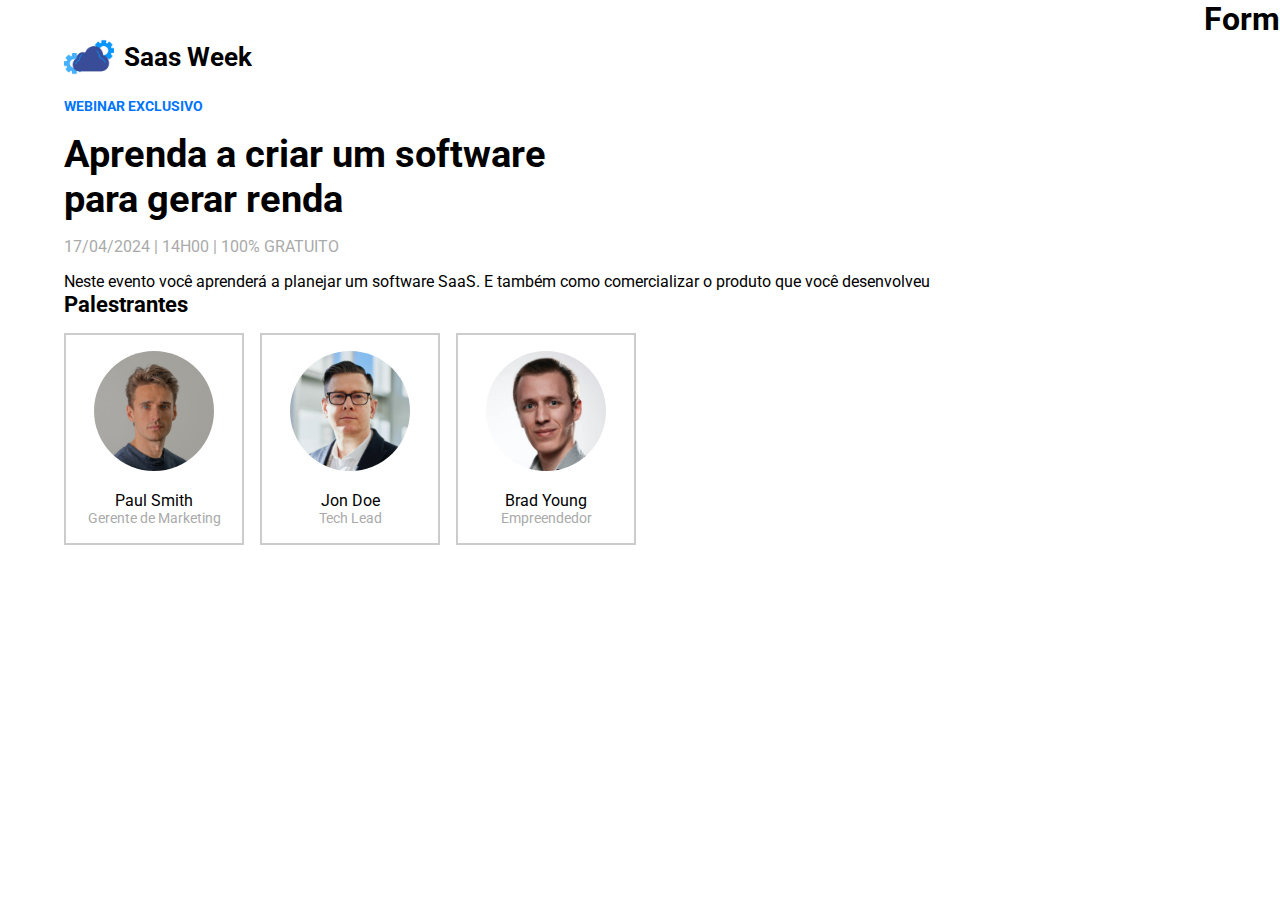
==== projeto/index.html @ 30845de4 "commit" ====
<!DOCTYPE html>
<html lang="en">
<head>
    <meta charset="UTF-8">
    <meta name="viewport" content="width=device-width, initial-scale=1.0">
    <title>Webinar de TI</title>
    <!-- Google fonts -->
    <link rel="preconnect" href="https://fonts.googleapis.com">
    <link rel="preconnect" href="https://fonts.gstatic.com" crossorigin>
    <link href="https://fonts.googleapis.com/css2?family=Roboto:ital,wght@0,100;0,300;0,400;0,500;0,700;0,900;1,100;1,300;1,400;1,500;1,700;1,900&display=swap" rel="stylesheet">

    <!-- Estilos -->
    <link rel="stylesheet" href="css/styles.css">
</head>
<body>
    <div id="about-container">
        <div id="brand">
            <img src="img/saasweeklogo.png" alt="Saas Week">
            <h1>Saas Week</h1>
        </div>
        <p id="exclusive">Webinar exclusivo</p>
        <h2>Aprenda a criar um software para gerar renda</h2>
        <p id="date">17/04/2024 | 14h00 | 100% Gratuito</p>
        <p id="description">Neste evento você aprenderá a planejar um software SaaS. E também como comercializar o produto que você desenvolveu</p>
        <h4>Palestrantes</h4>
        <div id="users-container">
            <div class="user-card">
                <img src="img/user_1.jpg" alt="Paul Smith">
                <p id="user-name">Paul Smith</p>
                <p class="user-role">Gerente de Marketing</p>
            </div>
            <div class="user-card">
                <img src="img/user_2.jpg" alt="Jon Doe">
                <p id="user-name">Jon Doe</p>
                <p class="user-role">Tech Lead</p>
            </div>
            <div class="user-card">
                <img src="img/user_3.jpg" alt="Brad Young">
                <p id="user-name">Brad Young</p>
                <p class="user-role">Empreendedor</p>
            </div>
        </div>
    </div>
    <div id="formcontainer">
        <h1>Form</h1>
    </div>
</body>
</html>
---- projeto/css/styles.css ----
/* Geral */
*{
    margin: 0;
    padding: 0;
    box-sizing: border-box;
    font-family: "Roboto";
}

body {
    display: flex;
    flex-wrap: wrap;
}

/* Apresentação do Evento */
#about-container {
    flex: 1.4;
    padding: 2rem 4rem;
}

#brand {
    display: flex;
    align-items: center;
    font-size: 0.8rem;
    margin-bottom: 1rem;
}

#brand img {
    height: 50px;
    margin-right: 0.6rem;
}

#exclusive {
    text-transform: uppercase;
    color: #0075ff;
    font-weight: bold;
    font-size: 0.9rem;
    margin-bottom: 1rem;
}

#about-container h2 {
    font-size: 2.4rem;
    max-width: 500px;
    margin-bottom: 1rem;
}

#date {
    text-transform: uppercase;
    color: #aaa;
    margin-bottom: 1rem;
}

#desciption {
    max-width: 500px;
    margin-bottom: 1rem;
    line-height: 1.4rem;
}

#about-container h4 {
    font-size: 1.4rem;
    margin-bottom: 1rem;
}

#users-container {
    display: flex;
    flex-wrap: wrap;
    gap: 1rem;
}

.user-card {
    border: 2px solid #ccc;
    padding: 1rem;
    width: 180px;
    text-align: center;
}

.user-card img {
    width: 120px;
    border-radius: 50%;
    margin-bottom: 1rem;
}

.user-card .user-name {
    font-weight: bold;
    margin-bottom: 0.6rem;
}

.user-card .user-role {
    color: #aaa;
    font-size: 0.9rem;
}

/* Formulario */
#form-container{
    flex: 1;
}
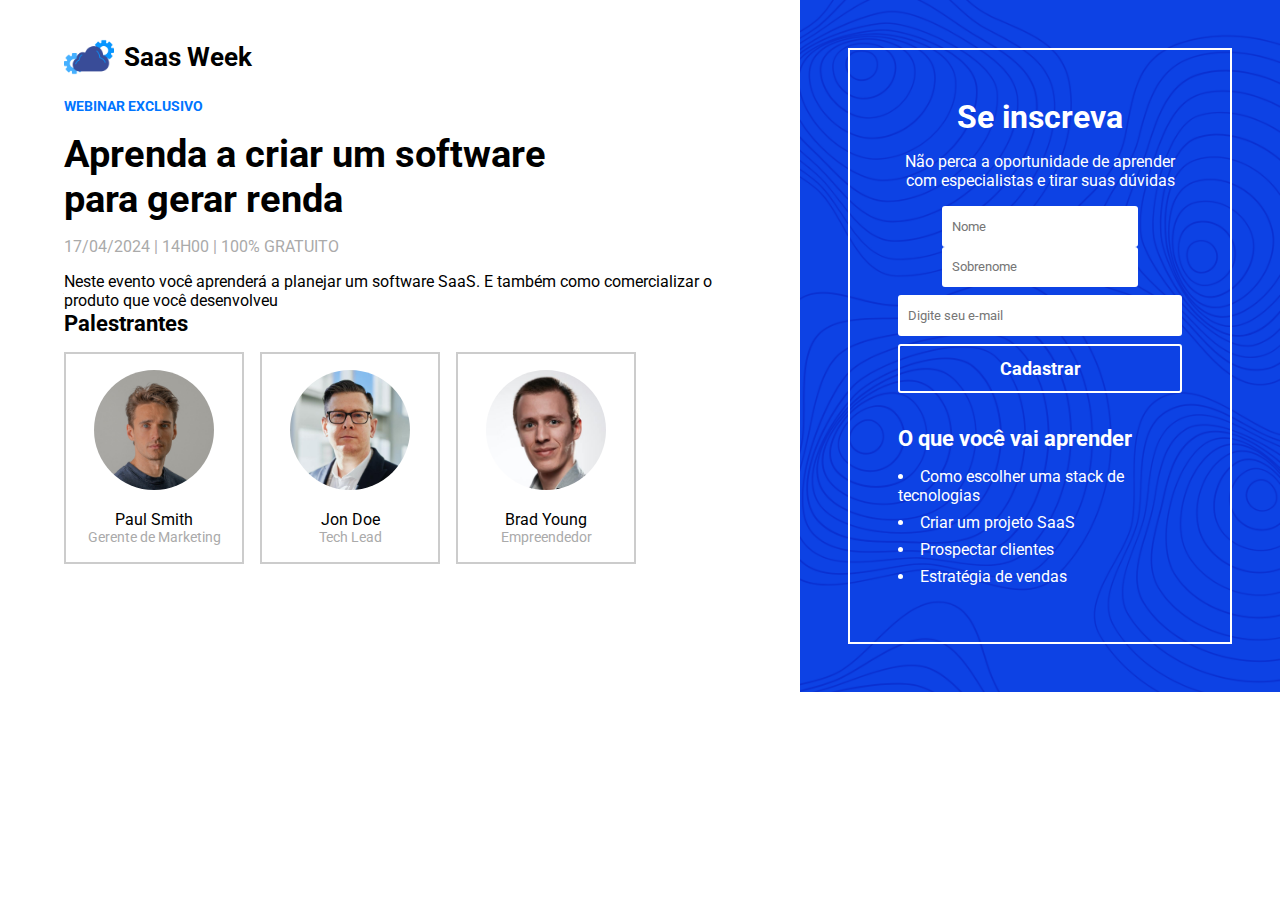
==== commit d38b43e2: "finish project" ====
--- a/projeto/index.html
+++ b/projeto/index.html
@@ -3,12 +3,15 @@
 <head>
     <meta charset="UTF-8">
     <meta name="viewport" content="width=device-width, initial-scale=1.0">
+
     <title>Webinar de TI</title>
     <!-- Google fonts -->
     <link rel="preconnect" href="https://fonts.googleapis.com">
     <link rel="preconnect" href="https://fonts.gstatic.com" crossorigin>
-    <link href="https://fonts.googleapis.com/css2?family=Roboto:ital,wght@0,100;0,300;0,400;0,500;0,700;0,900;1,100;1,300;1,400;1,500;1,700;1,900&display=swap" rel="stylesheet">
-
+    <link 
+        href="https://fonts.googleapis.com/css2?family=Roboto:ital,wght@0,100;0,300;0,400;0,500;0,700;0,900;1,100;1,300;1,400;1,500;1,700;1,900&display=swap" 
+        rel="stylesheet"
+    />
     <!-- Estilos -->
     <link rel="stylesheet" href="css/styles.css">
 </head>
@@ -21,7 +24,10 @@
         <p id="exclusive">Webinar exclusivo</p>
         <h2>Aprenda a criar um software para gerar renda</h2>
         <p id="date">17/04/2024 | 14h00 | 100% Gratuito</p>
-        <p id="description">Neste evento você aprenderá a planejar um software SaaS. E também como comercializar o produto que você desenvolveu</p>
+        <p id="description">
+            Neste evento você aprenderá a planejar um software SaaS. E também 
+            como comercializar o produto que você desenvolveu
+        </p>
         <h4>Palestrantes</h4>
         <div id="users-container">
             <div class="user-card">
@@ -41,8 +47,41 @@
             </div>
         </div>
     </div>
-    <div id="formcontainer">
-        <h1>Form</h1>
+    <div id="form-container">
+        <div id="form-inner">
+            <h3>Se inscreva</h3>
+            <p>
+                Não perca a oportunidade de aprender com especialistas e tirar suas 
+                dúvidas
+            </p>
+            <form id="register-form">
+                <div id="name-cotainer">
+                    <input type="text" name="name" id="name" placeholder="Nome"/>
+                    <input 
+                        type="text" 
+                        name="lastname" 
+                        id="lastname" 
+                        placeholder="Sobrenome"
+                    />
+                </div>
+                <input 
+                    type="email" 
+                    name="email" 
+                    id="email" 
+                    placeholder="Digite seu e-mail" 
+                />
+                <input type="submit" value="Cadastrar"/>
+            </form>
+            <div id="benefits">
+                <h4>O que você vai aprender</h4>
+                <ul>
+                    <li>Como escolher uma stack de tecnologias</li>
+                    <li>Criar um projeto SaaS</li>
+                    <li>Prospectar clientes</li>
+                    <li>Estratégia de vendas</li>
+                </ul>
+            </div>
+        </div>
     </div>
 </body>
 </html>--- a/projeto/css/styles.css
+++ b/projeto/css/styles.css
@@ -92,4 +92,142 @@
 /* Formulario */
 #form-container{
     flex: 1;
+    background-image: url("../img/pattern.png");
+    background-size: cover;
+    color: #fff;
+}
+
+#form-inner {
+    margin: 3rem;
+    padding: 3rem;
+    border: 2px solid #fff;
+    text-align: center;
+    display: flex;
+    flex-direction: column;
+    align-items: center;
+}
+
+#form-inner h3 {
+    font-size: 2rem;
+    margin-bottom: 1rem;
+}
+
+#form-inner p {
+    margin-bottom: 1rem;
+}
+
+#register-form {
+    display: flex;
+    flex-direction: column;
+    gap: 0.5rem;
+    margin-bottom: 2rem;
+}
+
+#name-container {
+    display: flex;
+    gap: 0.5rem;
+}
+
+#register-form input {
+    padding: 0.8rem 0.6rem;
+    border: none;
+    border-radius: 3px;
+}
+
+#email {
+    min-width: 100%;
+}
+
+#register-form input[type="submit"] {
+    background-color: transparent;
+    color: #fff;
+    border: 2px solid #fff;
+    font-size: 1.1rem;
+    font-weight: bold;
+    cursor: pointer;
+    transition: 0.4s;
+}
+
+#register-form input[type="submit"]:hover {
+    background-color: #fff;
+    color: #0075ff;
+}
+
+#benefits {
+    text-align: left;
+    align-self: start;
+}
+
+#benefits h4 {
+    font-size: 1.4rem;
+    margin-bottom: 1rem;
+}
+
+#benefits ul {
+    list-style-position: inside;
+}
+
+#benefits li {
+    margin-bottom: 0.5rem;
+}
+
+/* Responsivo */
+@media (max-width: 450px) {
+    body {
+        flex-direction: column;
+    }
+
+    #about-container {
+        padding: 2rem;
+        padding-bottom: 0;
+    }
+
+    #about-container h2 {
+        font-size: 3rem;
+    }
+
+    #exclusive, 
+    #date {
+        font-size: 1.4rem;
+    }
+
+    #description {
+        font-size: 1.6rem;
+        line-height: 2.2rem;
+    }
+
+    #about-container h4 {
+        font-size: 2rem;
+    }
+    
+    #users-container {
+        flex-direction: column;
+    }
+
+    .user-card {
+        width: 100%;
+        padding: 2rem;
+    }
+
+    .user-card img{
+        width: 180px;
+    }
+
+    .user-card .user-name {
+        font-size: 1.6rem;
+    }
+
+    .user-card .user-role {
+        font-size: 1.4rem;
+    }
+
+    #form-inner {
+        padding: 2rem;
+        margin: 2rem;
+    }
+
+    #register-form,
+    #name-container {
+        gap: 1rem;
+    }
 }